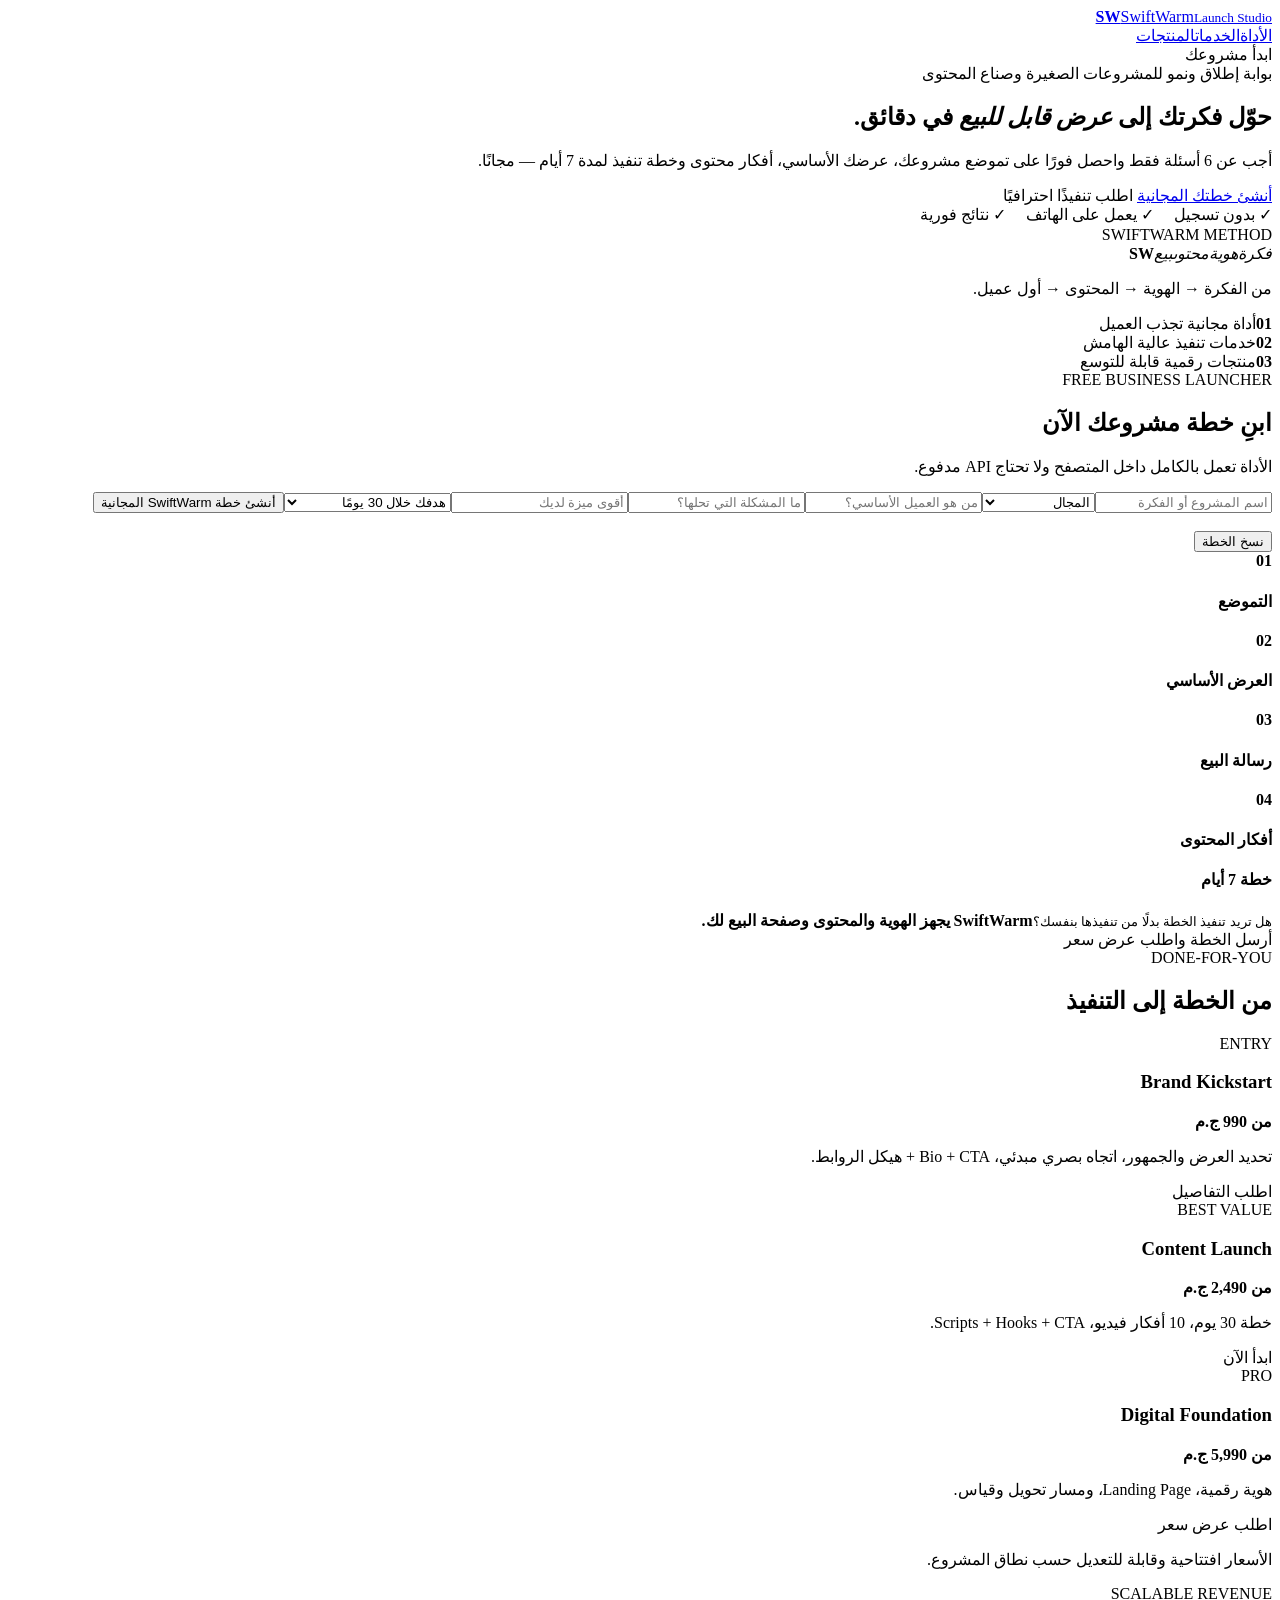
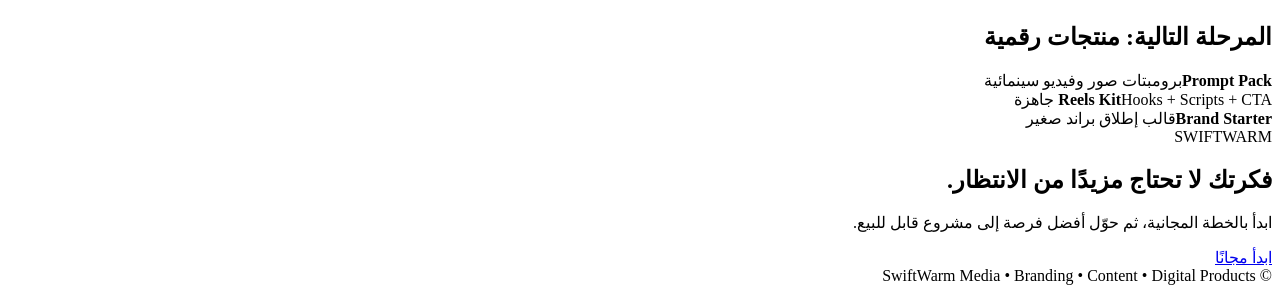
==== index.html @ 04143ae6 "Launch SwiftWarm Launch Studio" ====
<!doctype html><html lang="ar" dir="rtl"><head><meta charset="utf-8"><meta name="viewport" content="width=device-width,initial-scale=1"><meta name="theme-color" content="#0D1321"><meta name="description" content="SwiftWarm Launch Studio — خطة إطلاق مجانية لمشروعك."><meta property="og:title" content="SwiftWarm Launch Studio"><meta property="og:description" content="حوّل فكرتك إلى عرض قابل للبيع في دقائق."><title>SwiftWarm Launch Studio</title><link rel="manifest" href="manifest.webmanifest"><link rel="icon" href="icon.svg"><link rel="stylesheet" href="styles.css"></head><body>
<header><a class="brand" href="#top"><b>SW</b><span>SwiftWarm<small>Launch Studio</small></span></a><nav><a href="#tool">الأداة</a><a href="#services">الخدمات</a><a href="#products">المنتجات</a></nav><a class="btn small" data-wa="consult">ابدأ مشروعك</a></header>
<main id="top"><section class="hero"><div><label>بوابة إطلاق ونمو للمشروعات الصغيرة وصناع المحتوى</label><h1>حوّل فكرتك إلى <em>عرض قابل للبيع</em> في دقائق.</h1><p>أجب عن 6 أسئلة فقط واحصل فورًا على تموضع مشروعك، عرضك الأساسي، أفكار محتوى وخطة تنفيذ لمدة 7 أيام — مجانًا.</p><a class="btn" href="#tool">أنشئ خطتك المجانية</a> <a class="btn ghost" data-wa="consult">اطلب تنفيذًا احترافيًا</a><div class="trust">✓ بدون تسجيل　 ✓ يعمل على الهاتف　 ✓ نتائج فورية</div></div><aside><label>SWIFTWARM METHOD</label><div class="orbit"><i>فكرة</i><i>هوية</i><i>محتوى</i><i>بيع</i><b>SW</b></div><p>من الفكرة → الهوية → المحتوى → أول عميل.</p></aside></section>
<section class="metrics"><div><b>01</b>أداة مجانية تجذب العميل</div><div><b>02</b>خدمات تنفيذ عالية الهامش</div><div><b>03</b>منتجات رقمية قابلة للتوسع</div></section>
<section id="tool"><label>FREE BUSINESS LAUNCHER</label><h2>ابنِ خطة مشروعك الآن</h2><p class="muted">الأداة تعمل بالكامل داخل المتصفح ولا تحتاج API مدفوع.</p><form id="launchForm"><input id="business" required placeholder="اسم المشروع أو الفكرة"><select id="category" required><option value="">المجال</option><option>منتج يدوي / هدايا</option><option>محتوى / إعلام</option><option>تصميم / براندنج</option><option>ديكور / مقاولات</option><option>تجارة إلكترونية</option><option>خدمات احترافية</option><option>مشروع آخر</option></select><input id="audience" required placeholder="من هو العميل الأساسي؟"><input id="problem" required placeholder="ما المشكلة التي تحلها؟"><input id="advantage" required placeholder="أقوى ميزة لديك"><select id="goal" required><option value="">هدفك خلال 30 يومًا</option><option>الحصول على أول 10 عملاء</option><option>زيادة الطلبات</option><option>إطلاق البراند</option><option>بناء جمهور</option><option>تجهيز محتوى احترافي</option></select><button class="btn" type="submit">أنشئ خطة SwiftWarm المجانية</button></form>
<div id="result" class="result hidden"><div class="resulthead"><h3 id="resultTitle"></h3><button id="copy" class="btn ghost small">نسخ الخطة</button></div><div class="grid"><article><b>01</b><h4>التموضع</h4><p id="positioning"></p></article><article><b>02</b><h4>العرض الأساسي</h4><p id="offer"></p></article><article><b>03</b><h4>رسالة البيع</h4><p id="sales"></p></article><article><b>04</b><h4>أفكار المحتوى</h4><div id="ideas"></div></article></div><div class="days"><h4>خطة 7 أيام</h4><div id="plan"></div></div><div class="conversion"><div><small>هل تريد تنفيذ الخطة بدلًا من تنفيذها بنفسك؟</small><strong>SwiftWarm يجهز الهوية والمحتوى وصفحة البيع لك.</strong></div><a id="waResult" class="btn">أرسل الخطة واطلب عرض سعر</a></div></div></section>
<section id="services"><label>DONE-FOR-YOU</label><h2>من الخطة إلى التنفيذ</h2><div class="cards"><article><label>ENTRY</label><h3>Brand Kickstart</h3><strong>من 990 ج.م</strong><p>تحديد العرض والجمهور، اتجاه بصري مبدئي، Bio + CTA + هيكل الروابط.</p><a class="btn ghost" data-wa="brand">اطلب التفاصيل</a></article><article class="featured"><label>BEST VALUE</label><h3>Content Launch</h3><strong>من 2,490 ج.م</strong><p>خطة 30 يوم، 10 أفكار فيديو، Scripts + Hooks + CTA.</p><a class="btn" data-wa="content">ابدأ الآن</a></article><article><label>PRO</label><h3>Digital Foundation</h3><strong>من 5,990 ج.م</strong><p>هوية رقمية، Landing Page، ومسار تحويل وقياس.</p><a class="btn ghost" data-wa="foundation">اطلب عرض سعر</a></article></div><p class="muted note">الأسعار افتتاحية وقابلة للتعديل حسب نطاق المشروع.</p></section>
<section id="products"><label>SCALABLE REVENUE</label><h2>المرحلة التالية: منتجات رقمية</h2><div class="products"><div><b>Prompt Pack</b><span>برومبتات صور وفيديو سينمائية</span></div><div><b>Reels Kit</b><span>Hooks + Scripts + CTA جاهزة</span></div><div><b>Brand Starter</b><span>قالب إطلاق براند صغير</span></div></div></section><section class="cta"><div><label>SWIFTWARM</label><h2>فكرتك لا تحتاج مزيدًا من الانتظار.</h2><p>ابدأ بالخطة المجانية، ثم حوّل أفضل فرصة إلى مشروع قابل للبيع.</p></div><a class="btn" href="#tool">ابدأ مجانًا</a></section></main><footer>© <span id="year"></span> SwiftWarm <span>Media • Branding • Content • Digital Products</span></footer><script src="app.js"></script></body></html>
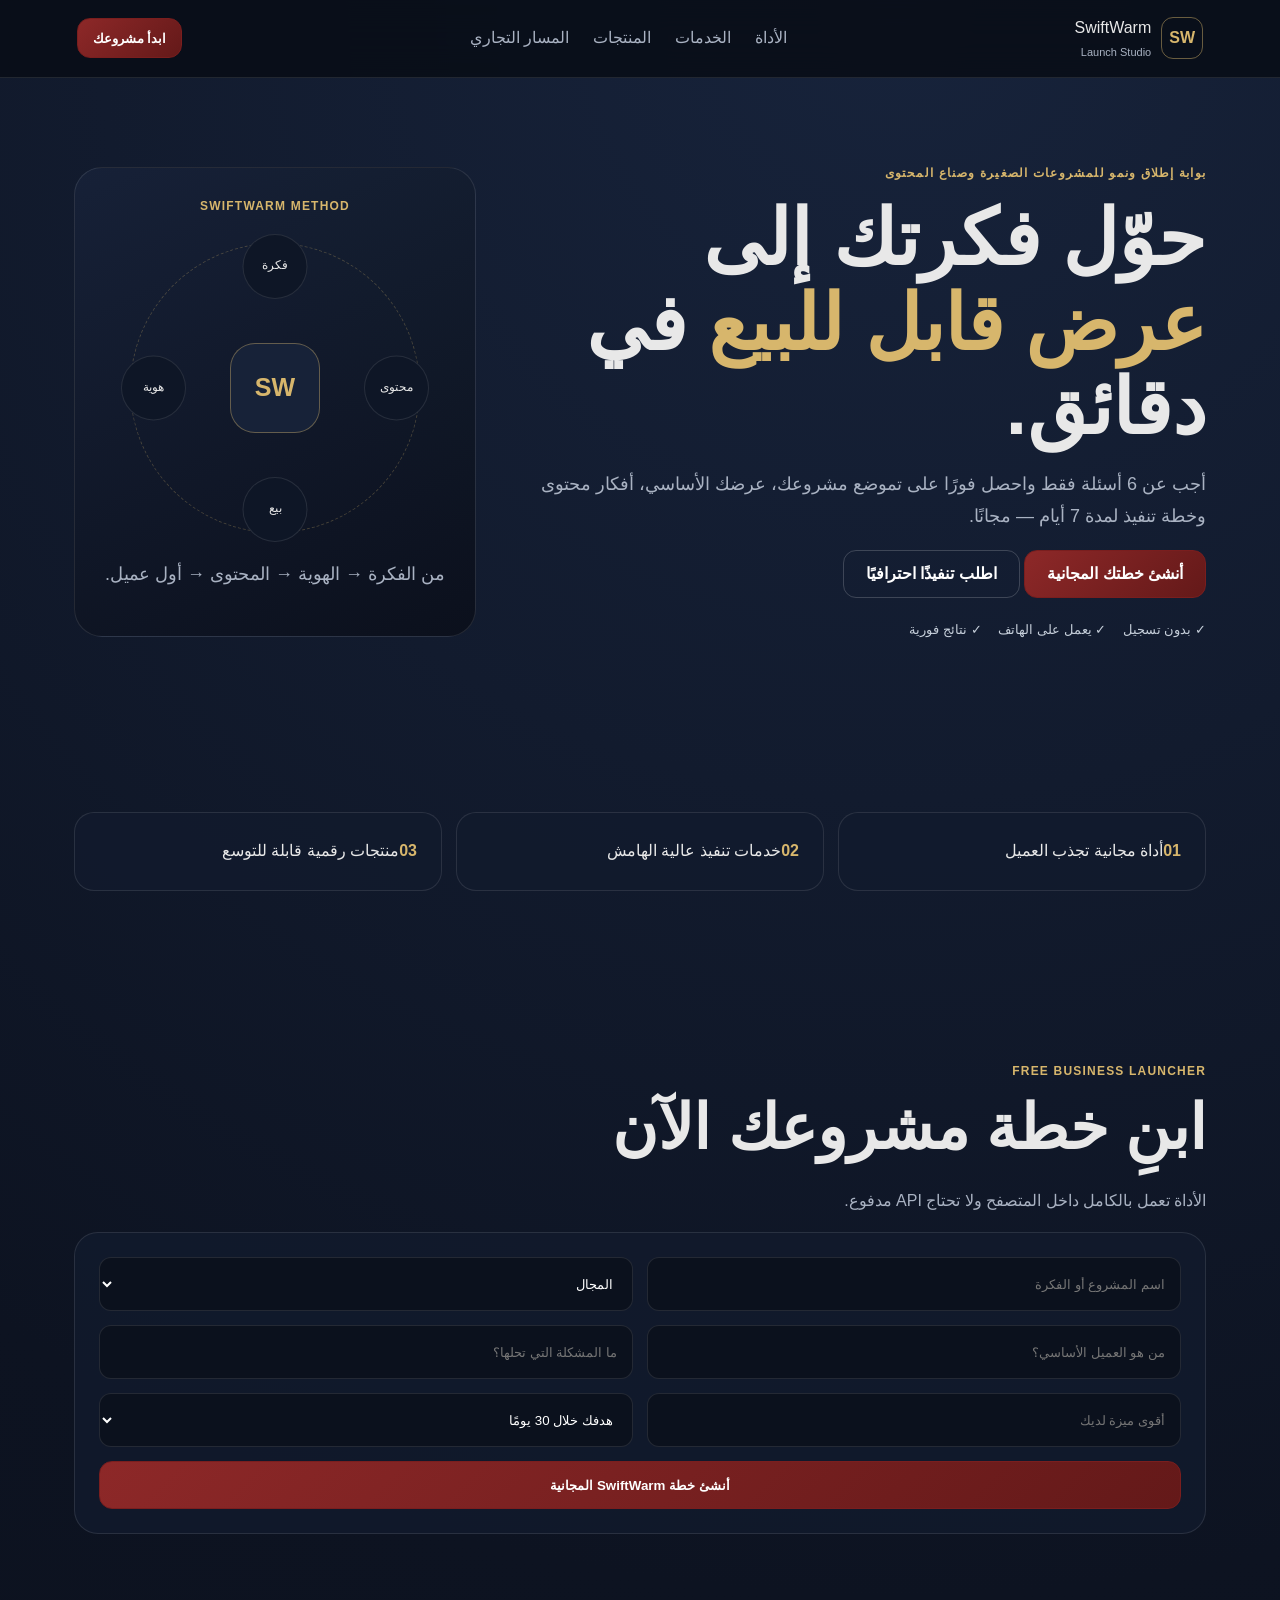
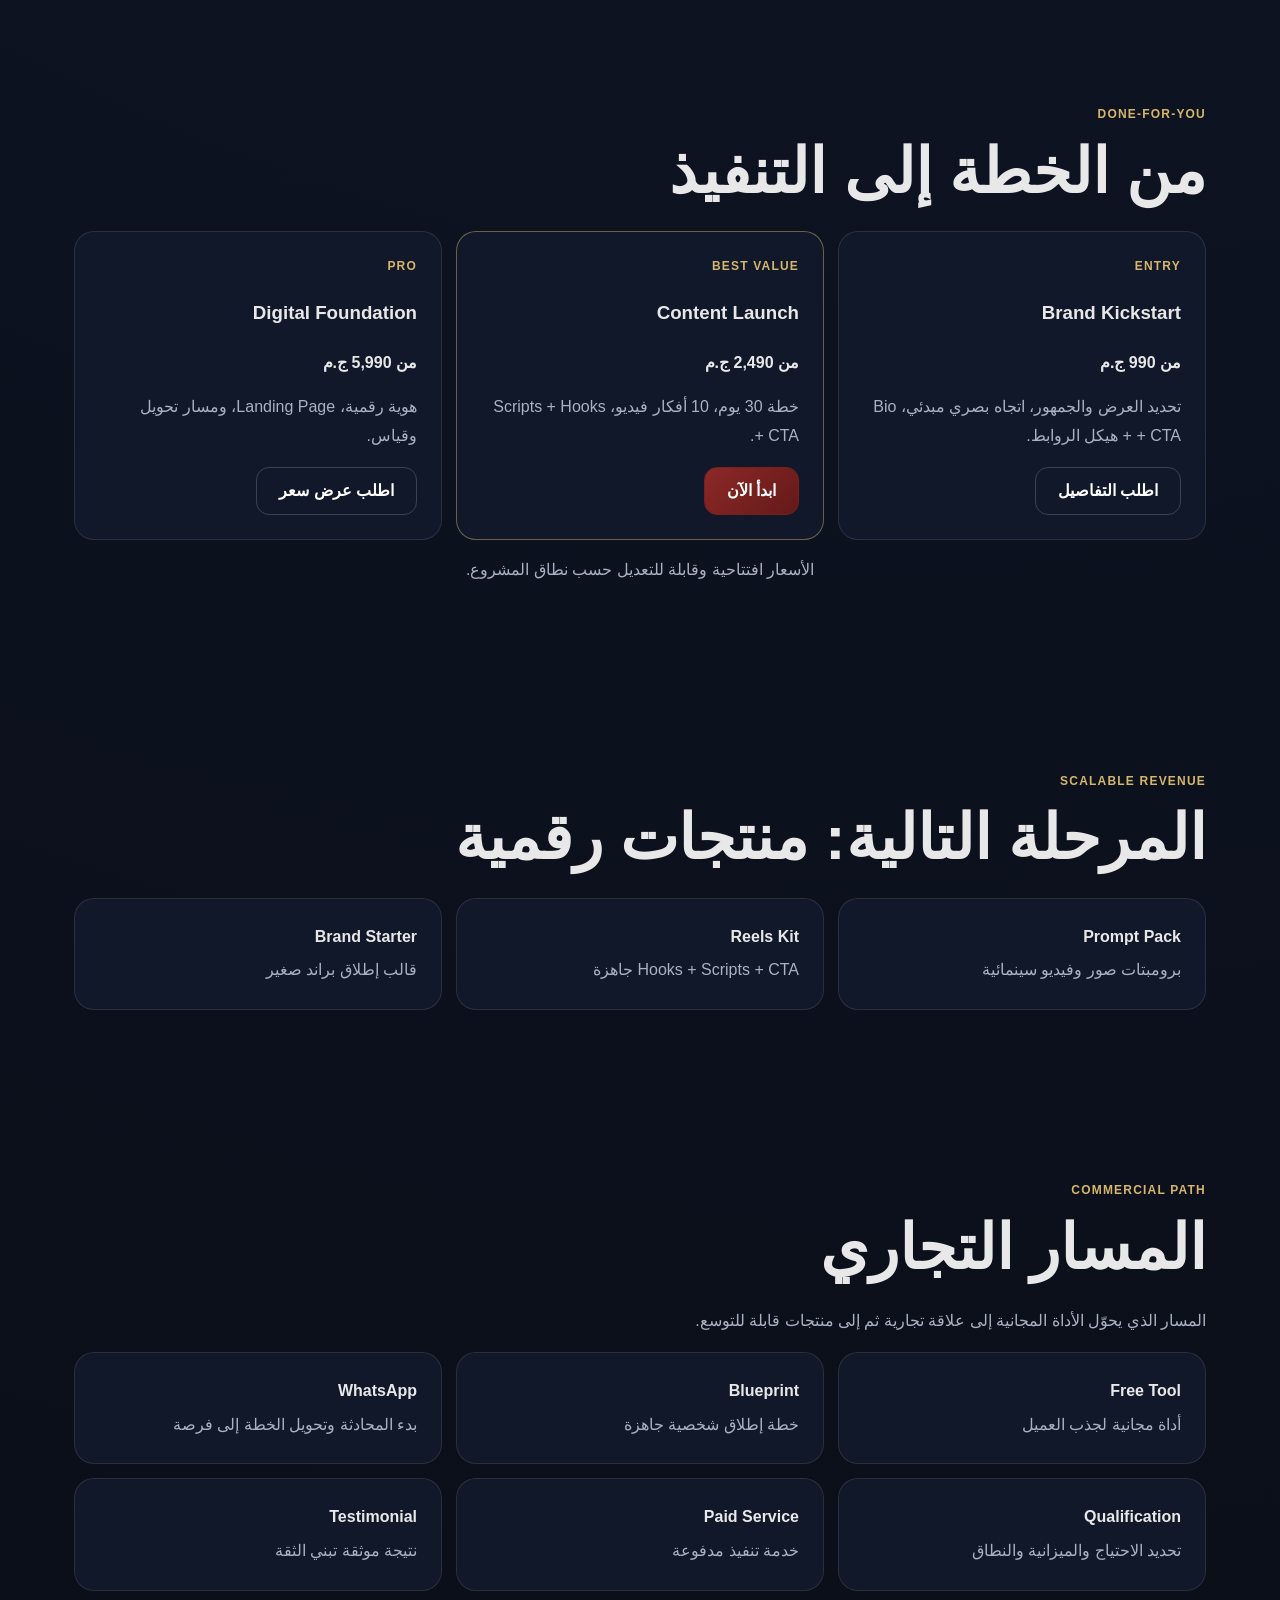
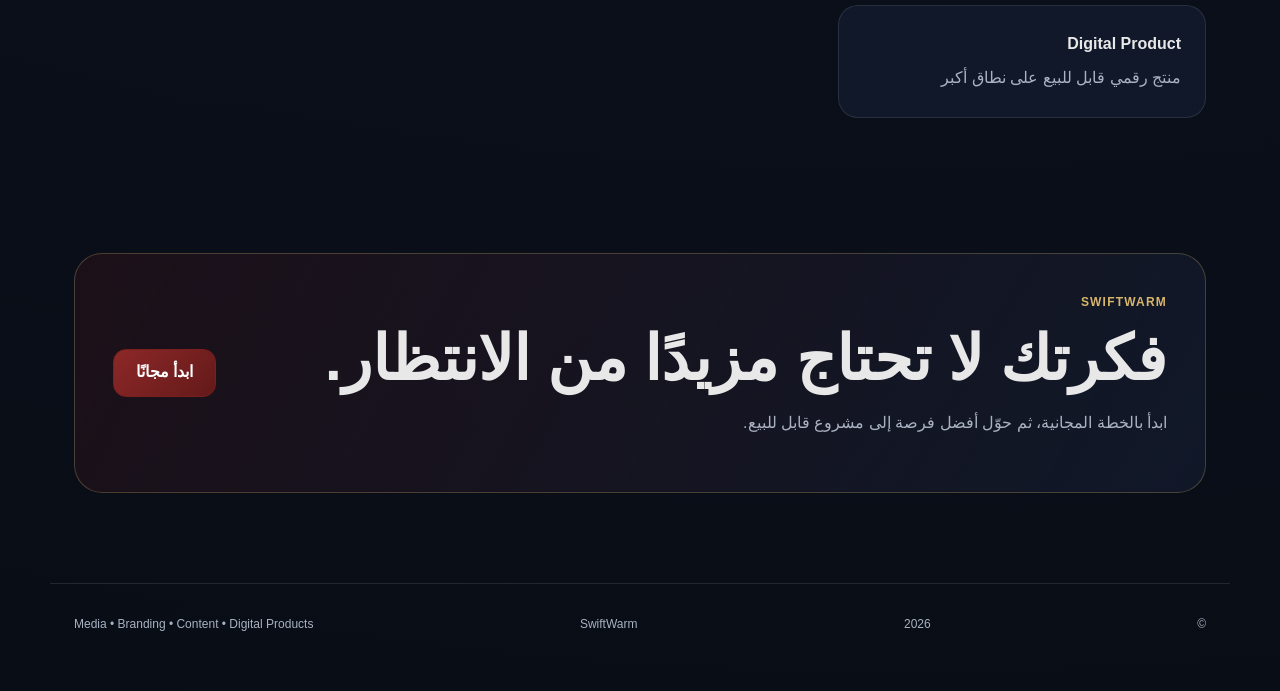
==== commit 69a3b8c0: "Add commercial path funnel and Linktree-ready landing structure" ====
--- a/index.html
+++ b/index.html
@@ -1,8 +1,10 @@
 <!doctype html><html lang="ar" dir="rtl"><head><meta charset="utf-8"><meta name="viewport" content="width=device-width,initial-scale=1"><meta name="theme-color" content="#0D1321"><meta name="description" content="SwiftWarm Launch Studio — خطة إطلاق مجانية لمشروعك."><meta property="og:title" content="SwiftWarm Launch Studio"><meta property="og:description" content="حوّل فكرتك إلى عرض قابل للبيع في دقائق."><title>SwiftWarm Launch Studio</title><link rel="manifest" href="manifest.webmanifest"><link rel="icon" href="icon.svg"><link rel="stylesheet" href="styles.css"></head><body>
-<header><a class="brand" href="#top"><b>SW</b><span>SwiftWarm<small>Launch Studio</small></span></a><nav><a href="#tool">الأداة</a><a href="#services">الخدمات</a><a href="#products">المنتجات</a></nav><a class="btn small" data-wa="consult">ابدأ مشروعك</a></header>
+<header><a class="brand" href="#top"><b>SW</b><span>SwiftWarm<small>Launch Studio</small></span></a><nav><a href="#tool">الأداة</a><a href="#services">الخدمات</a><a href="#products">المنتجات</a><a href="#commercial-path">المسار التجاري</a></nav><a class="btn small" data-wa="consult">ابدأ مشروعك</a></header>
 <main id="top"><section class="hero"><div><label>بوابة إطلاق ونمو للمشروعات الصغيرة وصناع المحتوى</label><h1>حوّل فكرتك إلى <em>عرض قابل للبيع</em> في دقائق.</h1><p>أجب عن 6 أسئلة فقط واحصل فورًا على تموضع مشروعك، عرضك الأساسي، أفكار محتوى وخطة تنفيذ لمدة 7 أيام — مجانًا.</p><a class="btn" href="#tool">أنشئ خطتك المجانية</a> <a class="btn ghost" data-wa="consult">اطلب تنفيذًا احترافيًا</a><div class="trust">✓ بدون تسجيل　 ✓ يعمل على الهاتف　 ✓ نتائج فورية</div></div><aside><label>SWIFTWARM METHOD</label><div class="orbit"><i>فكرة</i><i>هوية</i><i>محتوى</i><i>بيع</i><b>SW</b></div><p>من الفكرة → الهوية → المحتوى → أول عميل.</p></aside></section>
 <section class="metrics"><div><b>01</b>أداة مجانية تجذب العميل</div><div><b>02</b>خدمات تنفيذ عالية الهامش</div><div><b>03</b>منتجات رقمية قابلة للتوسع</div></section>
 <section id="tool"><label>FREE BUSINESS LAUNCHER</label><h2>ابنِ خطة مشروعك الآن</h2><p class="muted">الأداة تعمل بالكامل داخل المتصفح ولا تحتاج API مدفوع.</p><form id="launchForm"><input id="business" required placeholder="اسم المشروع أو الفكرة"><select id="category" required><option value="">المجال</option><option>منتج يدوي / هدايا</option><option>محتوى / إعلام</option><option>تصميم / براندنج</option><option>ديكور / مقاولات</option><option>تجارة إلكترونية</option><option>خدمات احترافية</option><option>مشروع آخر</option></select><input id="audience" required placeholder="من هو العميل الأساسي؟"><input id="problem" required placeholder="ما المشكلة التي تحلها؟"><input id="advantage" required placeholder="أقوى ميزة لديك"><select id="goal" required><option value="">هدفك خلال 30 يومًا</option><option>الحصول على أول 10 عملاء</option><option>زيادة الطلبات</option><option>إطلاق البراند</option><option>بناء جمهور</option><option>تجهيز محتوى احترافي</option></select><button class="btn" type="submit">أنشئ خطة SwiftWarm المجانية</button></form>
 <div id="result" class="result hidden"><div class="resulthead"><h3 id="resultTitle"></h3><button id="copy" class="btn ghost small">نسخ الخطة</button></div><div class="grid"><article><b>01</b><h4>التموضع</h4><p id="positioning"></p></article><article><b>02</b><h4>العرض الأساسي</h4><p id="offer"></p></article><article><b>03</b><h4>رسالة البيع</h4><p id="sales"></p></article><article><b>04</b><h4>أفكار المحتوى</h4><div id="ideas"></div></article></div><div class="days"><h4>خطة 7 أيام</h4><div id="plan"></div></div><div class="conversion"><div><small>هل تريد تنفيذ الخطة بدلًا من تنفيذها بنفسك؟</small><strong>SwiftWarm يجهز الهوية والمحتوى وصفحة البيع لك.</strong></div><a id="waResult" class="btn">أرسل الخطة واطلب عرض سعر</a></div></div></section>
 <section id="services"><label>DONE-FOR-YOU</label><h2>من الخطة إلى التنفيذ</h2><div class="cards"><article><label>ENTRY</label><h3>Brand Kickstart</h3><strong>من 990 ج.م</strong><p>تحديد العرض والجمهور، اتجاه بصري مبدئي، Bio + CTA + هيكل الروابط.</p><a class="btn ghost" data-wa="brand">اطلب التفاصيل</a></article><article class="featured"><label>BEST VALUE</label><h3>Content Launch</h3><strong>من 2,490 ج.م</strong><p>خطة 30 يوم، 10 أفكار فيديو، Scripts + Hooks + CTA.</p><a class="btn" data-wa="content">ابدأ الآن</a></article><article><label>PRO</label><h3>Digital Foundation</h3><strong>من 5,990 ج.م</strong><p>هوية رقمية، Landing Page، ومسار تحويل وقياس.</p><a class="btn ghost" data-wa="foundation">اطلب عرض سعر</a></article></div><p class="muted note">الأسعار افتتاحية وقابلة للتعديل حسب نطاق المشروع.</p></section>
-<section id="products"><label>SCALABLE REVENUE</label><h2>المرحلة التالية: منتجات رقمية</h2><div class="products"><div><b>Prompt Pack</b><span>برومبتات صور وفيديو سينمائية</span></div><div><b>Reels Kit</b><span>Hooks + Scripts + CTA جاهزة</span></div><div><b>Brand Starter</b><span>قالب إطلاق براند صغير</span></div></div></section><section class="cta"><div><label>SWIFTWARM</label><h2>فكرتك لا تحتاج مزيدًا من الانتظار.</h2><p>ابدأ بالخطة المجانية، ثم حوّل أفضل فرصة إلى مشروع قابل للبيع.</p></div><a class="btn" href="#tool">ابدأ مجانًا</a></section></main><footer>© <span id="year"></span> SwiftWarm <span>Media • Branding • Content • Digital Products</span></footer><script src="app.js"></script></body></html>+<section id="products"><label>SCALABLE REVENUE</label><h2>المرحلة التالية: منتجات رقمية</h2><div class="products"><div><b>Prompt Pack</b><span>برومبتات صور وفيديو سينمائية</span></div><div><b>Reels Kit</b><span>Hooks + Scripts + CTA جاهزة</span></div><div><b>Brand Starter</b><span>قالب إطلاق براند صغير</span></div></div></section>
+<section id="commercial-path"><label>COMMERCIAL PATH</label><h2>المسار التجاري</h2><p class="muted">المسار الذي يحوّل الأداة المجانية إلى علاقة تجارية ثم إلى منتجات قابلة للتوسع.</p><div class="products"><div><b>Free Tool</b><span>أداة مجانية لجذب العميل</span></div><div><b>Blueprint</b><span>خطة إطلاق شخصية جاهزة</span></div><div><b>WhatsApp</b><span>بدء المحادثة وتحويل الخطة إلى فرصة</span></div><div><b>Qualification</b><span>تحديد الاحتياج والميزانية والنطاق</span></div><div><b>Paid Service</b><span>خدمة تنفيذ مدفوعة</span></div><div><b>Testimonial</b><span>نتيجة موثقة تبني الثقة</span></div><div><b>Digital Product</b><span>منتج رقمي قابل للبيع على نطاق أكبر</span></div></div></section>
+<section class="cta"><div><label>SWIFTWARM</label><h2>فكرتك لا تحتاج مزيدًا من الانتظار.</h2><p>ابدأ بالخطة المجانية، ثم حوّل أفضل فرصة إلى مشروع قابل للبيع.</p></div><a class="btn" href="#tool">ابدأ مجانًا</a></section></main><footer>© <span id="year"></span> SwiftWarm <span>Media • Branding • Content • Digital Products</span></footer><script src="app.js"></script></body></html>
--- a/styles.css
+++ b/styles.css
@@ -0,0 +1 @@
+:root{--bg:#0D1321;--panel:#121b2d;--text:#E8E8E8;--muted:#a9b2c2;--red:#7A1E1E;--gold:#d7b66c;--line:#ffffff1a}*{box-sizing:border-box}html{scroll-behavior:smooth}body{margin:0;background:radial-gradient(circle at 70% 0,#17233b,#0D1321 40%,#090d16);color:var(--text);font:16px/1.8 Arial,Tahoma,sans-serif}a{text-decoration:none;color:inherit}header{position:sticky;top:0;z-index:10;display:flex;align-items:center;justify-content:space-between;padding:14px 6%;background:#090d16dd;backdrop-filter:blur(18px);border-bottom:1px solid var(--line)}.brand{display:flex;gap:10px;align-items:center}.brand>b{display:grid;place-items:center;width:42px;height:42px;border:1px solid #d7b66c77;border-radius:12px;color:var(--gold)}.brand small{display:block;color:var(--muted);font-size:11px}nav{display:flex;gap:24px;color:var(--muted)}.btn{display:inline-flex;align-items:center;justify-content:center;min-height:48px;padding:0 22px;border:1px solid var(--red);border-radius:13px;background:linear-gradient(135deg,#8d2828,#641919);color:white;font-weight:bold;cursor:pointer}.btn.ghost{background:transparent;border-color:#ffffff2e}.btn.small{min-height:40px;padding:0 15px;font-size:13px}main{max-width:1180px;margin:auto}section{padding:85px 24px}label{display:block;color:var(--gold);font-size:12px;font-weight:900;letter-spacing:.1em;margin-bottom:12px}.hero{min-height:72vh;display:grid;grid-template-columns:1.25fr .75fr;gap:60px;align-items:center}.hero h1,h2{line-height:1.1}.hero h1{font-size:clamp(44px,6vw,82px);margin:0}.hero em{font-style:normal;color:var(--gold)}.hero p{max-width:720px;color:var(--muted);font-size:18px}.trust{margin-top:20px;color:#c6cfda;font-size:13px}.hero aside{background:linear-gradient(155deg,#172238ee,#0b101bee);border:1px solid var(--line);border-radius:28px;padding:28px;text-align:center}.orbit{width:290px;max-width:100%;aspect-ratio:1;margin:25px auto;border:1px dashed #d7b66c44;border-radius:50%;position:relative}.orbit b{position:absolute;left:50%;top:50%;transform:translate(-50%,-50%);display:grid;place-items:center;width:90px;height:90px;border-radius:25px;background:#172238;border:1px solid #d7b66c66;color:var(--gold);font-size:25px}.orbit i{position:absolute;width:65px;height:65px;border-radius:50%;display:grid;place-items:center;background:#0e1626;border:1px solid var(--line);font-style:normal;font-size:12px}.orbit i:nth-child(1){top:-10px;left:50%;transform:translateX(-50%)}.orbit i:nth-child(2){left:-10px;top:50%;transform:translateY(-50%)}.orbit i:nth-child(3){right:-10px;top:50%;transform:translateY(-50%)}.orbit i:nth-child(4){bottom:-10px;left:50%;transform:translateX(-50%)}.metrics,.cards,.products{display:grid;grid-template-columns:repeat(3,1fr);gap:14px}.metrics div,.cards article,.products div,.result,.days{background:#121b2dcc;border:1px solid var(--line);border-radius:20px;padding:24px}.metrics b,.cards label,.result article>b{color:var(--gold)}h2{font-size:clamp(36px,5vw,62px);margin:0 0 25px}.muted,.cards p,.products span,.days{color:var(--muted)}form{display:grid;grid-template-columns:1fr 1fr;gap:14px;background:#121b2dcc;padding:24px;border:1px solid var(--line);border-radius:24px}input,select{height:54px;background:#0b111d;color:white;border:1px solid var(--line);border-radius:12px;padding:0 15px}form button{grid-column:1/-1}.result{margin-top:20px}.hidden{display:none}.resulthead{display:flex;justify-content:space-between;align-items:center}.resulthead h3{font-size:30px}.grid{display:grid;grid-template-columns:1fr 1fr;gap:12px}.grid article{padding:20px;background:#ffffff08;border:1px solid var(--line);border-radius:16px}.grid h4{margin:5px 0}.conversion{margin-top:15px;padding:20px;border-radius:16px;background:#7a1e1e2d;border:1px solid #7a1e1e66;display:flex;justify-content:space-between;gap:20px;align-items:center}.conversion small,.conversion strong{display:block}.featured{border-color:#d7b66c77!important}.products b,.products span{display:block}.products span{margin-top:5px}.note{text-align:center}.cta{margin:50px 24px 90px;padding:38px;border:1px solid #d7b66c44;border-radius:28px;background:linear-gradient(120deg,#7a1e1e29,#121b2dcc);display:flex;justify-content:space-between;align-items:center;gap:30px}.cta h2{margin:0}.cta p{color:var(--muted)}footer{max-width:1180px;margin:auto;padding:30px 24px 55px;border-top:1px solid var(--line);display:flex;justify-content:space-between;color:var(--muted);font-size:12px}@media(max-width:850px){nav{display:none}.hero,.metrics,.cards,.products,form,.grid{grid-template-columns:1fr}.hero{padding-top:65px}.conversion,.cta{flex-direction:column;align-items:stretch}.nav>.btn{display:none}}@media(max-width:520px){section{padding:60px 16px}.hero h1{font-size:42px}.cta{margin-inline:16px;padding:25px}footer{flex-direction:column;gap:8px}}
